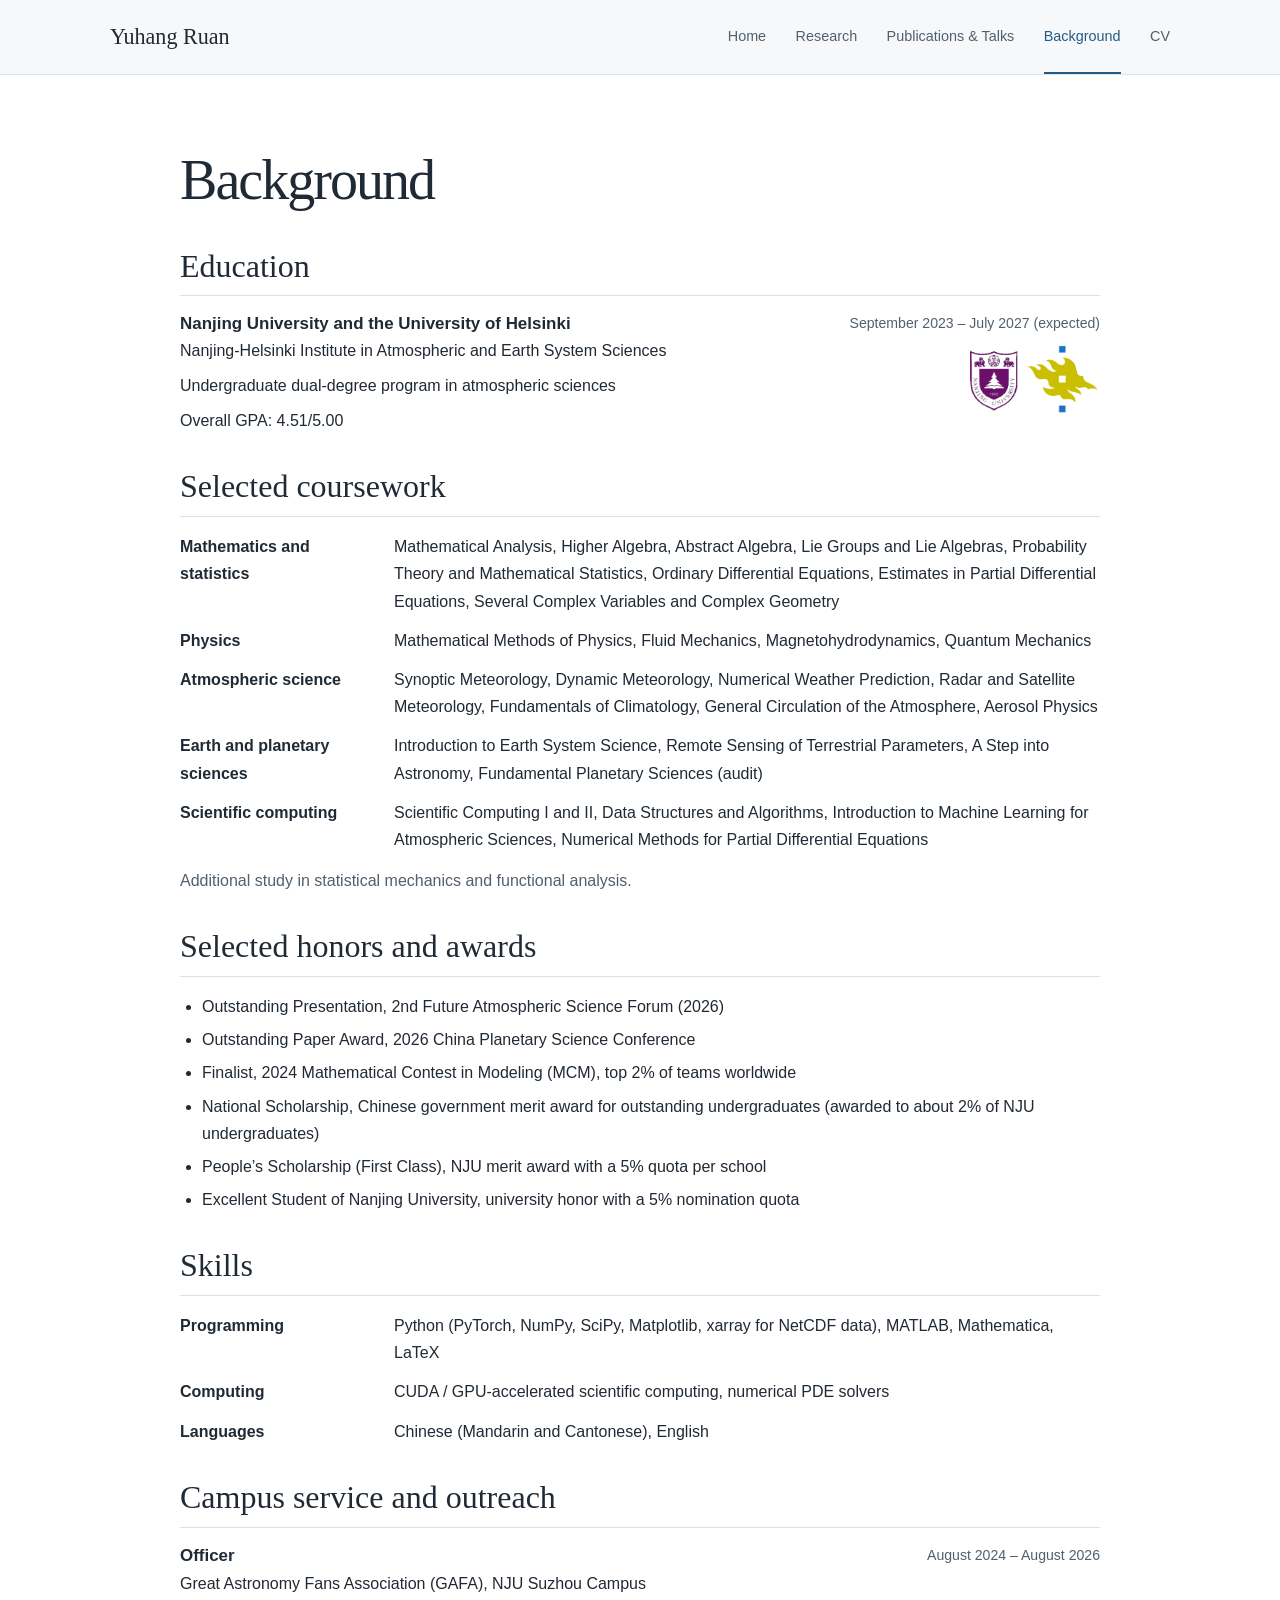
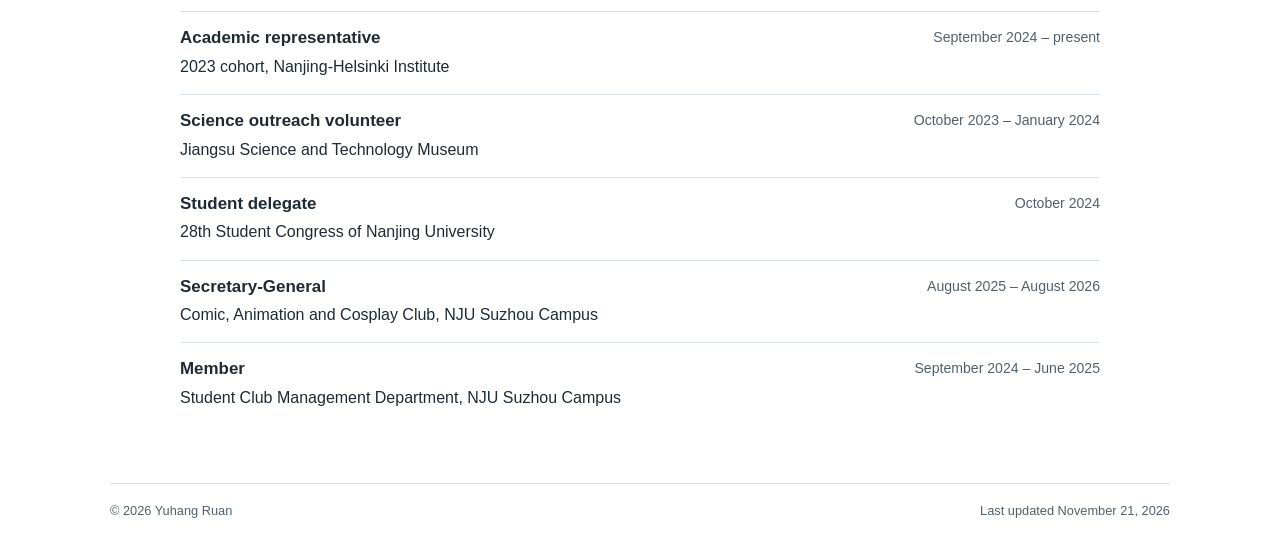
==== public/background.html @ 99943228 "Publish academic homepage" ====
<!doctype html>
<html lang="en">
<head>
<meta charset="utf-8">
<meta name="viewport" content="width=device-width, initial-scale=1">
<meta name="description" content="Education, academic preparation, tools, and honors of Yuhang Ruan.">
<meta name="theme-color" content="#ffffff">
<title>Yuhang Ruan | Background</title>
<link rel="icon" href="assets/favicon.svg" type="image/svg+xml">
<link rel="stylesheet" href="assets/styles.css?v=e5b43ccd55d7">
</head>
<body>
<a class="skip-link" href="#main">Skip to content</a>
<header class="site-header"><div class="header-inner">
<a class="site-name" href="index.html">Yuhang Ruan</a>
<nav aria-label="Main navigation"><a href="index.html">Home</a>
<a href="research.html">Research</a>
<a href="publications.html">Publications &amp; Talks</a>
<a href="background.html" aria-current="page">Background</a><a href="assets/Yuhang_Ruan_CV.pdf" target="_blank" rel="noopener">CV</a></nav>
</div></header>
<main id="main" class="content-page"><h1>Background</h1>
<section><h2>Education</h2>
<div class="education-entry">
  <div>
    <h3>Nanjing University and the University of Helsinki</h3>
    <p>Nanjing-Helsinki Institute in Atmospheric and Earth System Sciences</p>
    <p>Undergraduate dual-degree program in atmospheric sciences</p>
    <p>Overall GPA: 4.51/5.00</p>
  </div>
  <div class="education-side">
    <span class="date">September 2023 – July 2027 (expected)</span>
    <img class="education-logos" src="assets/education-logos.png" width="363" height="192" alt="">
  </div>
</div></section>
<section><h2>Selected coursework</h2><dl class="skills-list">
  <dt>Mathematics and statistics</dt><dd>Mathematical Analysis, Higher Algebra, Abstract Algebra, Lie Groups and Lie Algebras, Probability Theory and Mathematical Statistics, Ordinary Differential Equations, Estimates in Partial Differential Equations, Several Complex Variables and Complex Geometry</dd>
  <dt>Physics</dt><dd>Mathematical Methods of Physics, Fluid Mechanics, Magnetohydrodynamics, Quantum Mechanics</dd>
  <dt>Atmospheric science</dt><dd>Synoptic Meteorology, Dynamic Meteorology, Numerical Weather Prediction, Radar and Satellite Meteorology, Fundamentals of Climatology, General Circulation of the Atmosphere, Aerosol Physics</dd>
  <dt>Earth and planetary sciences</dt><dd>Introduction to Earth System Science, Remote Sensing of Terrestrial Parameters, A Step into Astronomy, Fundamental Planetary Sciences (audit)</dd>
  <dt>Scientific computing</dt><dd>Scientific Computing I and II, Data Structures and Algorithms, Introduction to Machine Learning for Atmospheric Sciences, Numerical Methods for Partial Differential Equations</dd>
</dl>
<p class="course-note">Additional study in statistical mechanics and functional analysis.</p></section>
<section><h2>Selected honors and awards</h2>
<ul>
  <li>Outstanding Presentation, 2nd Future Atmospheric Science Forum (2026)</li>
  <li>Outstanding Paper Award, 2026 China Planetary Science Conference</li>
  <li>Finalist, 2024 Mathematical Contest in Modeling (MCM), top 2% of teams worldwide</li>
  <li>National Scholarship, Chinese government merit award for outstanding undergraduates (awarded to about 2% of NJU undergraduates)</li>
  <li>People’s Scholarship (First Class), NJU merit award with a 5% quota per school</li>
  <li>Excellent Student of Nanjing University, university honor with a 5% nomination quota</li>
</ul></section>
<section><h2>Skills</h2><dl class="skills-list">
  <dt>Programming</dt><dd>Python (PyTorch, NumPy, SciPy, Matplotlib, xarray for NetCDF data), MATLAB, Mathematica, LaTeX</dd>
  <dt>Computing</dt><dd>CUDA / GPU-accelerated scientific computing, numerical PDE solvers</dd>
  <dt>Languages</dt><dd>Chinese (Mandarin and Cantonese), English</dd>
</dl></section>
<section><h2>Campus service and outreach</h2>
<ul class="service-list" role="list">
  <li>
    <h3>Officer</h3>
    <p class="service-organization">Great Astronomy Fans Association (GAFA), NJU Suzhou Campus</p>
    <span class="date">August 2024 – August 2026</span>
  </li>
  <li>
    <h3>Academic representative</h3>
    <p class="service-organization">2023 cohort, Nanjing-Helsinki Institute</p>
    <span class="date">September 2024 – present</span>
  </li>
  <li>
    <h3>Science outreach volunteer</h3>
    <p class="service-organization">Jiangsu Science and Technology Museum</p>
    <span class="date">October 2023 – January 2024</span>
  </li>
  <li>
    <h3>Student delegate</h3>
    <p class="service-organization">28th Student Congress of Nanjing University</p>
    <span class="date">October 2024</span>
  </li>
  <li>
    <h3>Secretary-General</h3>
    <p class="service-organization">Comic, Animation and Cosplay Club, NJU Suzhou Campus</p>
    <span class="date">August 2025 – August 2026</span>
  </li>
  <li>
    <h3>Member</h3>
    <p class="service-organization">Student Club Management Department, NJU Suzhou Campus</p>
    <span class="date">September 2024 – June 2025</span>
  </li>
</ul></section></main>
<footer class="site-footer"><span>© 2026 Yuhang Ruan</span><span>Last updated November 21, 2026</span></footer>
</body></html>
---- public/assets/styles.css ----
:root {
  color-scheme: light;
  --ink: #202a35;
  --muted: #52606d;
  --link: #235b85;
  --line: #dbe3e9;
  --paper: #fff;
  --body-font: "Segoe UI", "Microsoft YaHei", sans-serif;
  --heading-font: Georgia, "Noto Serif SC", SimSun, serif;
  --gutter: clamp(20px, 5vw, 56px);
  --section-width: 920px;
}

* { box-sizing: border-box; }
body {
  min-height: 100vh;
  margin: 0;
  display: flex;
  flex-direction: column;
  background: var(--paper);
  color: var(--ink);
  font: 16px/1.7 var(--body-font);
}

h1, h2, h3, p, figure { margin: 0; }
h1, h2 { font-family: var(--heading-font); font-weight: 400; line-height: 1.18; }
h1 { font-size: clamp(2.25rem, 5vw, 3.5rem); letter-spacing: -.035em; }
h2 { font-size: clamp(1.6rem, 3vw, 2rem); }
h3 { font-size: 1.06rem; line-height: 1.45; }
a { color: var(--link); text-underline-offset: .18em; text-decoration-color: #88a8c0; }
a:hover { text-decoration-color: currentColor; }
a:focus-visible { outline: 2px solid var(--link); outline-offset: 4px; }

.header-inner, .home-layout, .site-footer {
  width: min(1060px, calc(100% - 2 * var(--gutter)));
  margin-inline: auto;
}

.site-header { background: #f6f8fa; border-bottom: 1px solid var(--line); }
.header-inner { min-height: 74px; display: flex; align-items: center; gap: clamp(16px, 3vw, 30px); }
.site-name { color: var(--ink); font-family: var(--heading-font); font-size: 1.38rem; white-space: nowrap; text-decoration: none; }
nav { display: flex; flex-wrap: wrap; gap: clamp(14px, 2.3vw, 30px); margin-left: auto; }
nav a { color: var(--muted); padding: 24px 0; font-size: .9rem; text-decoration: none; border-bottom: 2px solid transparent; }
nav a:hover, nav a[aria-current="page"] { color: var(--link); border-bottom-color: var(--link); }

.home-hero {
  position: relative;
  overflow: clip;
  padding-bottom: 240px;
  background: #101918;
}
.home-hero .site-header {
  position: relative;
  z-index: 1;
  background: transparent;
  border-bottom-color: rgb(255 255 255 / .22);
}
.home-hero .site-name, .home-hero nav a { color: #fff; text-shadow: 0 1px 3px #000; }
.home-hero nav a:hover, .home-hero nav a[aria-current="page"] { border-bottom-color: #fff; }
.home-hero a:focus-visible { outline-color: #fff; }
.home-banner {
  position: absolute;
  inset: 0;
  display: block;
  width: 100%;
  height: 100%;
  object-fit: cover;
  object-position: center 78%;
}
.home-banner-credit {
  padding: 3px clamp(12px, 3vw, 30px) 0;
  color: #6b7280;
  font-size: .75rem;
  font-style: italic;
  text-align: right;
}

.home-layout {
  display: grid;
  grid-template-columns: minmax(200px, 300px) minmax(0, 1fr);
  gap: clamp(26px, 5vw, 70px);
  align-items: start;
  padding-block: clamp(22px, 3vw, 38px) clamp(36px, 7vw, 80px);
}
.profile-photo { margin-top: 5px; }
.profile-photo > img { display: block; width: 100%; height: auto; background: #e9f0f6; border-radius: 4px; }
.profile-name { margin-top: 13px; font-size: clamp(1.45rem, 3vw, 1.8rem); }
.profile-name span { font-size: .68em; white-space: nowrap; letter-spacing: 0; }
.biography h2 { font-size: clamp(2rem, 4vw, 2.65rem); letter-spacing: -.025em; }
.bio-text { max-width: 66ch; margin-top: 24px; }
.bio-text p + p { margin-top: 16px; }
.highlights { max-width: 66ch; margin-top: 28px; }
.highlights h2 { font-size: clamp(1.35rem, 2.5vw, 1.75rem); letter-spacing: 0; }
.highlights-list { margin: 10px 0 0; padding: 0; list-style: none; }
.highlights-list li {
  display: grid;
  grid-template-columns: minmax(90px, max-content) 1fr;
  gap: 4px 15px;
  padding-block: 8px;
  border-top: 1px solid var(--line);
}
.profile-links { display: flex; align-items: center; gap: 5px; margin-top: 8px; }
.profile-links a {
  display: inline-grid;
  place-items: center;
  width: 26px;
  height: 26px;
  border-radius: 4px;
}
.profile-links a:hover { background: #edf2f6; }
.profile-links img { display: block; }

.content-page {
  width: min(var(--section-width), calc(100% - 2 * var(--gutter)));
  margin-inline: auto;
  padding-block: clamp(36px, 6vw, 72px);
}
.content-page section { margin-top: 34px; }
.content-page h2 { margin-bottom: 16px; padding-bottom: 10px; border-bottom: 1px solid var(--line); }
.content-page p + p { margin-top: 8px; }
.content-page li + li { margin-top: 6px; }
.content-page ul { padding-left: 22px; }
.research-entries { margin-top: 26px; }
.research-entry + .research-entry { margin-top: 22px; padding-top: 22px; border-top: 1px solid var(--line); }
.entry-heading { display: flex; justify-content: space-between; align-items: baseline; flex-wrap: wrap; gap: 4px 20px; }
.research-entry .entry-heading h2 {
  flex: 1 1 32rem;
  margin: 0;
  padding: 0;
  border: 0;
  font: 600 1.06rem/1.45 var(--body-font);
}
.date, .research-meta, .talk-list span { color: var(--muted); font-size: .88rem; }
.research-meta { display: flex; justify-content: space-between; flex-wrap: wrap; gap: 2px 20px; margin-top: 4px; }
.research-media { max-width: 700px; margin-top: 16px; }
.research-plot { max-width: 760px; }
.research-plot a { display: block; cursor: zoom-in; }
.research-media img, .research-media video { display: block; width: 100%; height: auto; }
.research-media video { background: #eef2f5; }
.research-media figcaption { margin-top: 8px; font-size: .88rem; }
.content-page .talk-list { padding-left: 0; list-style: none; }
.talk-list li + li { margin-top: 14px; }
.talk-list span { display: block; }
.paper-title { font-size: 1.14rem; margin-bottom: 8px; }
.paper-links { display: flex; flex-wrap: wrap; gap: 6px 18px; }
.paper-summary { margin-top: 12px; }
.paper-summary summary { color: var(--link); cursor: pointer; }
.paper-summary p { margin-top: 6px; max-width: 75ch; }
.education-entry { display: grid; grid-template-columns: minmax(0, 1fr) auto; align-items: start; gap: 12px 20px; }
.education-side { display: grid; justify-items: end; gap: 8px; text-align: right; }
.education-logos { width: 132px; height: auto; }
.skills-list { margin: 0; display: grid; grid-template-columns: minmax(120px, 190px) 1fr; gap: 12px 24px; }
.skills-list dt { font-weight: 600; }
.skills-list dd { margin: 0; }
.course-note { margin-top: 14px; color: var(--muted); }
.content-page .service-list { margin: 0; padding: 0; list-style: none; }
.service-list li {
  display: grid;
  grid-template-columns: minmax(0, 1fr) auto;
  grid-template-areas: "role dates" "organization organization";
  gap: 2px 24px;
}
.service-list li + li { margin-top: 14px; padding-top: 14px; border-top: 1px solid var(--line); }
.service-list h3 { grid-area: role; }
.service-organization { grid-area: organization; }
.service-list .date { grid-area: dates; align-self: baseline; text-align: right; }

.site-footer {
  display: flex;
  justify-content: space-between;
  flex-wrap: wrap;
  gap: 6px 20px;
  margin-top: auto;
  padding: 16px 0 22px;
  border-top: 1px solid var(--line);
  color: var(--muted);
  font-size: .8rem;
}

.skip-link:not(:focus) {
  position: absolute;
  width: 1px;
  height: 1px;
  padding: 0;
  margin: -1px;
  overflow: hidden;
  clip: rect(0, 0, 0, 0);
  white-space: nowrap;
  border: 0;
}
.skip-link:focus { position: fixed; top: 7px; left: 7px; padding: 8px 12px; background: var(--paper); z-index: 2; }

@media (max-width: 760px) {
  .header-inner { justify-content: space-between; gap: 0; flex-wrap: wrap; padding-top: 12px; }
  nav { width: 100%; gap: 8px clamp(10px, 3.5vw, 26px); }
  nav a { padding: 10px 0; font-size: .82rem; }
  .home-hero { padding-bottom: 165px; }
  .home-layout { grid-template-columns: 1fr; }
  .profile-photo { width: min(100%, 300px); margin-top: 0; }
  .profile-photo > img { width: min(58vw, 235px); }
  .bio-text { margin-top: 16px; }
  .skills-list { grid-template-columns: 1fr; gap: 3px; }
  .skills-list dd + dt { margin-top: 10px; }
}

@media (max-width: 480px) {
  .home-banner { top: auto; height: 115%; }
}

@media (max-width: 540px) {
  .highlights-list li { grid-template-columns: 1fr; }
  .education-entry { grid-template-columns: 1fr; }
  .education-side { justify-items: start; text-align: left; }
  .service-list li {
    grid-template-columns: minmax(0, 1fr);
    grid-template-areas: "role" "organization" "dates";
  }
  .service-list .date { text-align: left; }
}
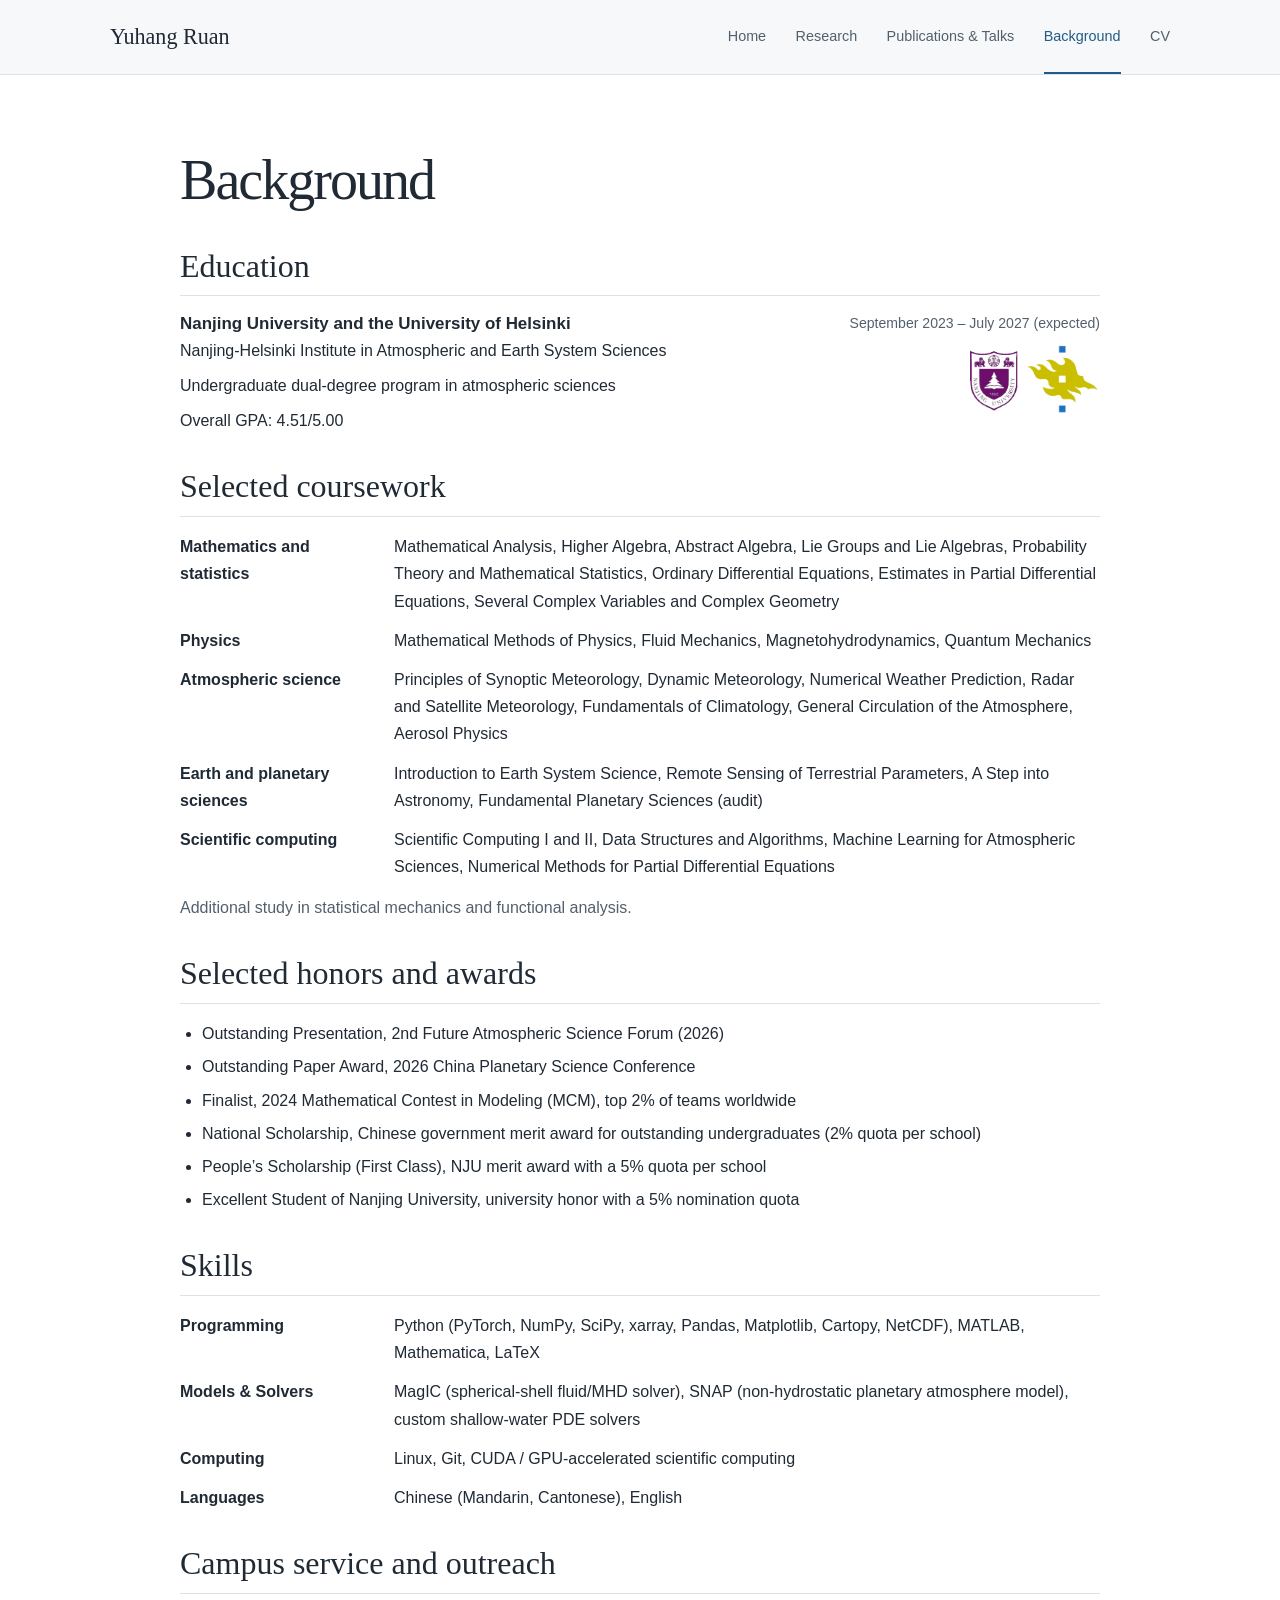
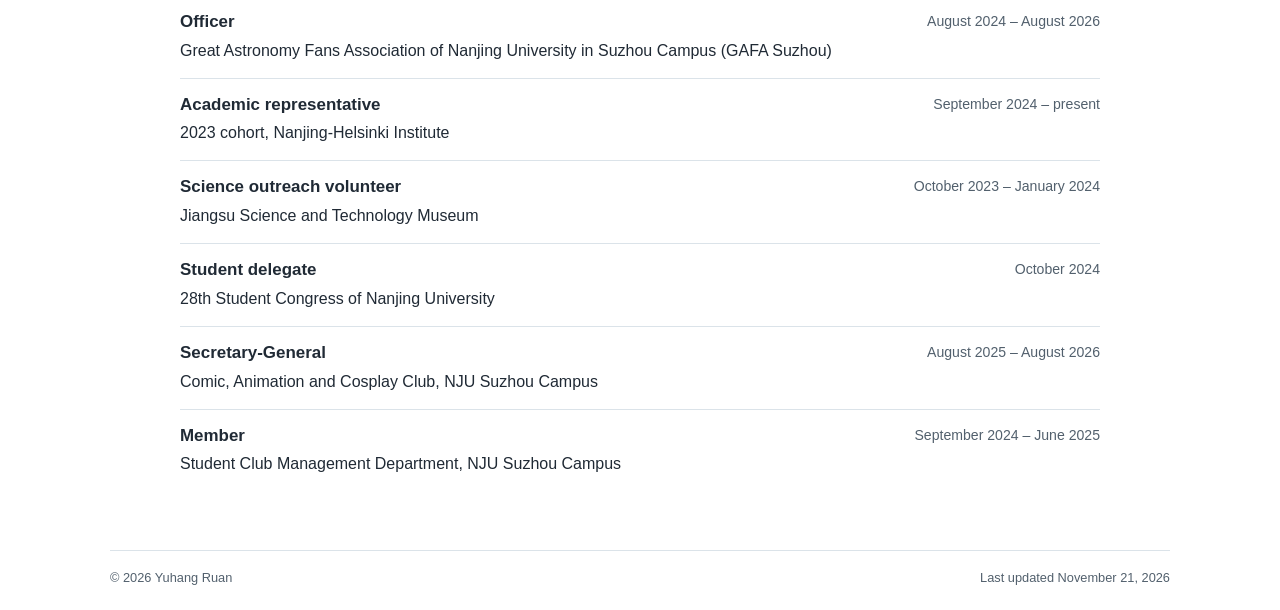
==== commit c2f8813a: "Publish academic homepage" ====
--- a/public/background.html
+++ b/public/background.html
@@ -7,7 +7,7 @@
 <meta name="theme-color" content="#ffffff">
 <title>Yuhang Ruan | Background</title>
 <link rel="icon" href="assets/favicon.svg" type="image/svg+xml">
-<link rel="stylesheet" href="assets/styles.css?v=e5b43ccd55d7">
+<link rel="stylesheet" href="assets/styles.css?v=509defed7657">
 </head>
 <body>
 <a class="skip-link" href="#main">Skip to content</a>
@@ -16,7 +16,7 @@
 <nav aria-label="Main navigation"><a href="index.html">Home</a>
 <a href="research.html">Research</a>
 <a href="publications.html">Publications &amp; Talks</a>
-<a href="background.html" aria-current="page">Background</a><a href="assets/Yuhang_Ruan_CV.pdf" target="_blank" rel="noopener">CV</a></nav>
+<a href="background.html" aria-current="page">Background</a><a href="assets/Yuhang_Ruan_CV.pdf?v=558b6cff2b0f" target="_blank" rel="noopener">CV</a></nav>
 </div></header>
 <main id="main" class="content-page"><h1>Background</h1>
 <section><h2>Education</h2>
@@ -35,9 +35,9 @@
 <section><h2>Selected coursework</h2><dl class="skills-list">
   <dt>Mathematics and statistics</dt><dd>Mathematical Analysis, Higher Algebra, Abstract Algebra, Lie Groups and Lie Algebras, Probability Theory and Mathematical Statistics, Ordinary Differential Equations, Estimates in Partial Differential Equations, Several Complex Variables and Complex Geometry</dd>
   <dt>Physics</dt><dd>Mathematical Methods of Physics, Fluid Mechanics, Magnetohydrodynamics, Quantum Mechanics</dd>
-  <dt>Atmospheric science</dt><dd>Synoptic Meteorology, Dynamic Meteorology, Numerical Weather Prediction, Radar and Satellite Meteorology, Fundamentals of Climatology, General Circulation of the Atmosphere, Aerosol Physics</dd>
+  <dt>Atmospheric science</dt><dd>Principles of Synoptic Meteorology, Dynamic Meteorology, Numerical Weather Prediction, Radar and Satellite Meteorology, Fundamentals of Climatology, General Circulation of the Atmosphere, Aerosol Physics</dd>
   <dt>Earth and planetary sciences</dt><dd>Introduction to Earth System Science, Remote Sensing of Terrestrial Parameters, A Step into Astronomy, Fundamental Planetary Sciences (audit)</dd>
-  <dt>Scientific computing</dt><dd>Scientific Computing I and II, Data Structures and Algorithms, Introduction to Machine Learning for Atmospheric Sciences, Numerical Methods for Partial Differential Equations</dd>
+  <dt>Scientific computing</dt><dd>Scientific Computing I and II, Data Structures and Algorithms, Machine Learning for Atmospheric Sciences, Numerical Methods for Partial Differential Equations</dd>
 </dl>
 <p class="course-note">Additional study in statistical mechanics and functional analysis.</p></section>
 <section><h2>Selected honors and awards</h2>
@@ -45,20 +45,21 @@
   <li>Outstanding Presentation, 2nd Future Atmospheric Science Forum (2026)</li>
   <li>Outstanding Paper Award, 2026 China Planetary Science Conference</li>
   <li>Finalist, 2024 Mathematical Contest in Modeling (MCM), top 2% of teams worldwide</li>
-  <li>National Scholarship, Chinese government merit award for outstanding undergraduates (awarded to about 2% of NJU undergraduates)</li>
+  <li>National Scholarship, Chinese government merit award for outstanding undergraduates (2% quota per school)</li>
   <li>People’s Scholarship (First Class), NJU merit award with a 5% quota per school</li>
   <li>Excellent Student of Nanjing University, university honor with a 5% nomination quota</li>
 </ul></section>
 <section><h2>Skills</h2><dl class="skills-list">
-  <dt>Programming</dt><dd>Python (PyTorch, NumPy, SciPy, Matplotlib, xarray for NetCDF data), MATLAB, Mathematica, LaTeX</dd>
-  <dt>Computing</dt><dd>CUDA / GPU-accelerated scientific computing, numerical PDE solvers</dd>
-  <dt>Languages</dt><dd>Chinese (Mandarin and Cantonese), English</dd>
+  <dt>Programming</dt><dd>Python (PyTorch, NumPy, SciPy, xarray, Pandas, Matplotlib, Cartopy, NetCDF), MATLAB, Mathematica, LaTeX</dd>
+  <dt>Models &amp; Solvers</dt><dd>MagIC (spherical-shell fluid/MHD solver), SNAP (non-hydrostatic planetary atmosphere model), custom shallow-water PDE solvers</dd>
+  <dt>Computing</dt><dd>Linux, Git, CUDA / GPU-accelerated scientific computing</dd>
+  <dt>Languages</dt><dd>Chinese (Mandarin, Cantonese), English</dd>
 </dl></section>
 <section><h2>Campus service and outreach</h2>
 <ul class="service-list" role="list">
   <li>
     <h3>Officer</h3>
-    <p class="service-organization">Great Astronomy Fans Association (GAFA), NJU Suzhou Campus</p>
+    <p class="service-organization">Great Astronomy Fans Association of Nanjing University in Suzhou Campus (GAFA Suzhou)</p>
     <span class="date">August 2024 – August 2026</span>
   </li>
   <li>
--- a/public/assets/styles.css
+++ b/public/assets/styles.css
@@ -43,14 +43,19 @@
 nav a { color: var(--muted); padding: 24px 0; font-size: .9rem; text-decoration: none; border-bottom: 2px solid transparent; }
 nav a:hover, nav a[aria-current="page"] { color: var(--link); border-bottom-color: var(--link); }
 
+.home-hero, .home-banner-credit {
+  width: min(100%, 1440px);
+  margin-inline: auto;
+}
 .home-hero {
   position: relative;
+  height: clamp(350px, 27vw, 380px);
   overflow: clip;
-  padding-bottom: 240px;
   background: #101918;
 }
 .home-hero .site-header {
-  position: relative;
+  position: absolute;
+  inset: 0 0 auto;
   z-index: 1;
   background: transparent;
   border-bottom-color: rgb(255 255 255 / .22);
@@ -60,12 +65,12 @@
 .home-hero a:focus-visible { outline-color: #fff; }
 .home-banner {
   position: absolute;
-  inset: 0;
+  top: 78%;
+  left: 0;
   display: block;
   width: 100%;
-  height: 100%;
-  object-fit: cover;
-  object-position: center 78%;
+  height: auto;
+  transform: translateY(-78%);
 }
 .home-banner-credit {
   padding: 3px clamp(12px, 3vw, 30px) 0;
@@ -194,17 +199,13 @@
   .header-inner { justify-content: space-between; gap: 0; flex-wrap: wrap; padding-top: 12px; }
   nav { width: 100%; gap: 8px clamp(10px, 3.5vw, 26px); }
   nav a { padding: 10px 0; font-size: .82rem; }
-  .home-hero { padding-bottom: 165px; }
+  .home-hero { height: min(270px, 63vw); }
   .home-layout { grid-template-columns: 1fr; }
   .profile-photo { width: min(100%, 300px); margin-top: 0; }
   .profile-photo > img { width: min(58vw, 235px); }
   .bio-text { margin-top: 16px; }
   .skills-list { grid-template-columns: 1fr; gap: 3px; }
   .skills-list dd + dt { margin-top: 10px; }
-}
-
-@media (max-width: 480px) {
-  .home-banner { top: auto; height: 115%; }
 }
 
 @media (max-width: 540px) {
